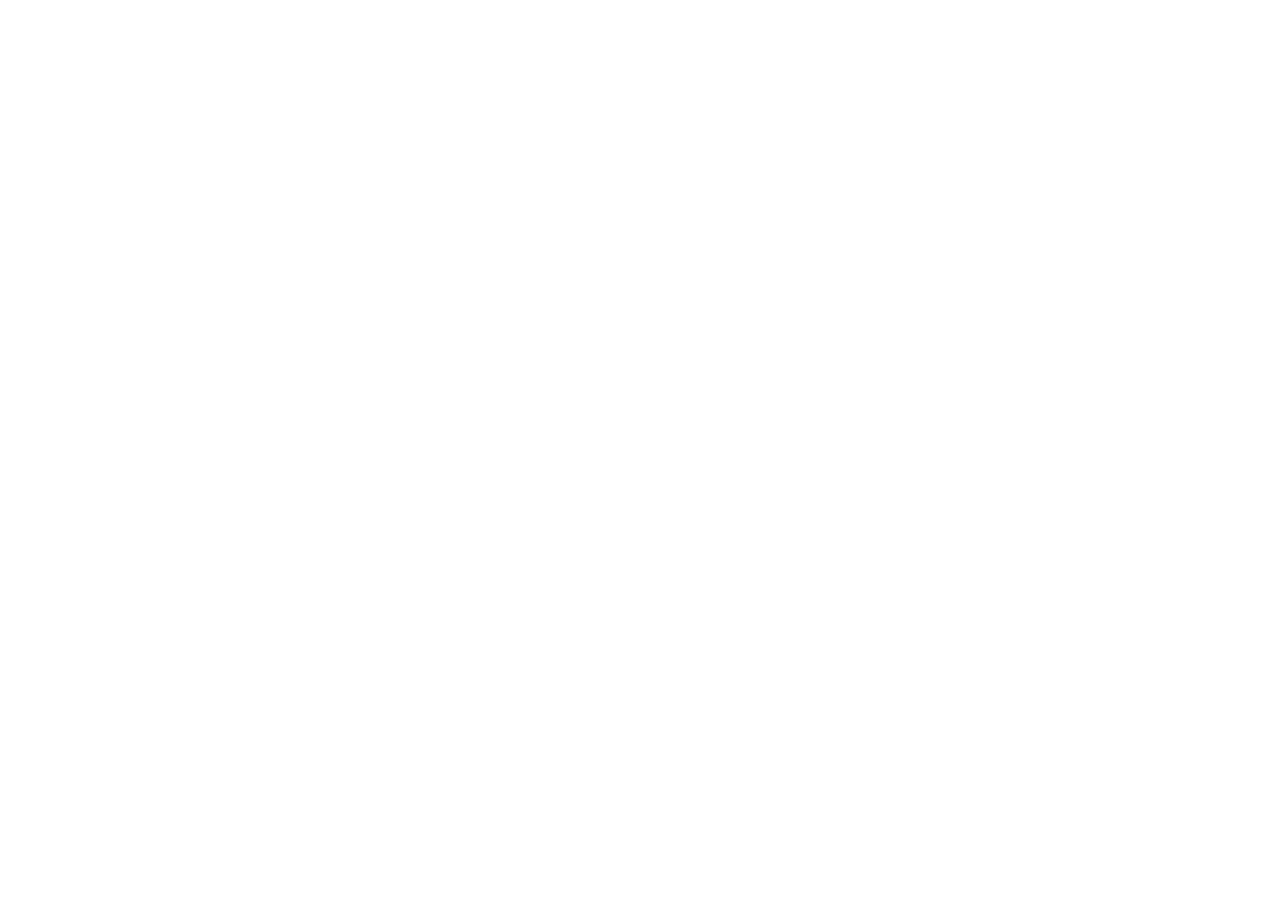
==== index.html @ e9376662 "create navigation" ====
<!DOCTYPE html>
<html lang="hu">
<head>
    <meta charset="UTF-8">
    <meta http-equiv="X-UA-Compatible" content="IE=edge">
    <meta name="viewport" content="width=device-width, initial-scale=1.0">
    <meta name="description" content="Pepita.hu Junior Web Designer próbafeladat">
    <meta name="robots" content="index, follow, max-snippet:-1, max-image-preview:large, max-video-preview:-1" />
    <link rel="preconnect" href="https://fonts.gstatic.com" crossorigin>
    <link href="https://fonts.googleapis.com/css2?family=Montserrat:wght@200;300;400;500;600&display=swap" rel="stylesheet">
    <link rel="stylesheet" href="styles/css/styles.css">
    <link rel="icon" href="images/favicon.png" sizes="256x256" />
    <link rel="apple-touch-icon" href="images/favicon.png" />
    <title>The Art Museum</title>
</head>
<body>

    <nav class="nav">
        <form class="nav-search" role="search">
            <button type="submit">
                <img src="images/search.svg" alt="search">
            </button>
            <input type="search" name="search" placeholder="Search">
        </form>

        <ul class="nav-list">
            <li class="nav-list__item">
                <a href="" class="nav-list__link link">
                    <span class="nav-list__icon">
                        <img src="images/calendar.svg" alt="calendar">
                    </span>
                    Exhibitions & Events
                </a>
            </li>  
            <li class="nav-list__item">
                <a href="" class="nav-list__link link">
                    <span class="nav-list__icon">
                        <img src="images/artwork.svg" alt="artwork">
                    </span>
                    Artists & Artworks
                </a>
            </li>  
            <li class="nav-list__item">
                <a href="" class="nav-list__link link">
                    <span class="nav-list__icon">
                        <img src="images/cube.svg" alt="cube">
                    </span>
                    Collections
                </a>
            </li>  
            <li class="nav-list__item">
                <a href="" class="nav-list__link link">
                    <span class="nav-list__icon">
                        <img src="images/ticket.svg" alt="ticket">
                    </span>
                    Plan Your Visit
                </a>
            </li>  
            <li class="nav-list__item">
                <a href="" class="nav-list__link link">
                    <span class="nav-list__icon">
                        <img src="images/member.svg" alt="member">
                    </span>
                    Become a Member
                </a>
            </li>  
            <li class="nav-list__item">
                <a href="" class="nav-list__link link">
                    <span class="nav-list__icon">
                        <img src="images/gift.svg" alt="gift">
                    </span>
                    Shop
                </a>
            </li>  
        </ul>

        <div class="nav-close-btn">
            <div class="nav-btn">
                <span></span>
                <span></span>
                <span></span>
            </div>
        </div>
    </nav>

    <div class="content"></div>
    
</body>
</html>
---- styles/css/styles.css ----
* {
  box-sizing: border-box;
  margin: 0;
}

body {
  font-family: "Montserrat", sans-serif;
}

.link {
  text-decoration: none;
  color: inherit;
}

.nav {
  width: 310px;
  height: 100vh;
  position: fixed;
  top: 0;
  left: 0;
  background: #FF473A;
  padding: 20px;
  box-shadow: 4px 0px 4px rgba(0, 0, 0, 0.25);
  transform: translateX(-320px);
}

.nav-search {
  height: 42px;
  display: flex;
  gap: 10px;
}
.nav-search input {
  height: 100%;
  flex: 1;
  padding: 10px;
  border: 2px solid white;
  background: none;
}
.nav-search input::placeholder {
  color: white;
  font-family: "Montserrat", sans-serif;
  font-size: 18px;
}
.nav-search button {
  height: 100%;
  background: none;
  border: none;
  padding: 0;
  cursor: pointer;
}

.nav-list {
  padding: 0;
  list-style: none;
  color: white;
  margin-top: 20px;
}
.nav-list__item {
  margin-top: 15px;
}
.nav-list__link {
  display: flex;
  align-items: center;
  height: 40px;
  font-weight: 500;
}
.nav-list__icon {
  width: 40px;
  margin-right: 10px;
  display: flex;
  justify-content: center;
  align-items: center;
}

.nav-close-btn {
  position: absolute;
  top: 0;
  right: -100px;
  width: 100px;
  height: 50px;
  padding-left: 15px;
  display: flex;
  align-items: center;
  display: none;
}

.nav-btn {
  width: 18px;
  height: 10px;
  display: flex;
  flex-direction: column;
  justify-content: space-between;
}
.nav-btn span {
  width: 100%;
  height: 2px;
  background: black;
}

.content {
  height: 100vh;
}

/*# sourceMappingURL=styles.css.map */
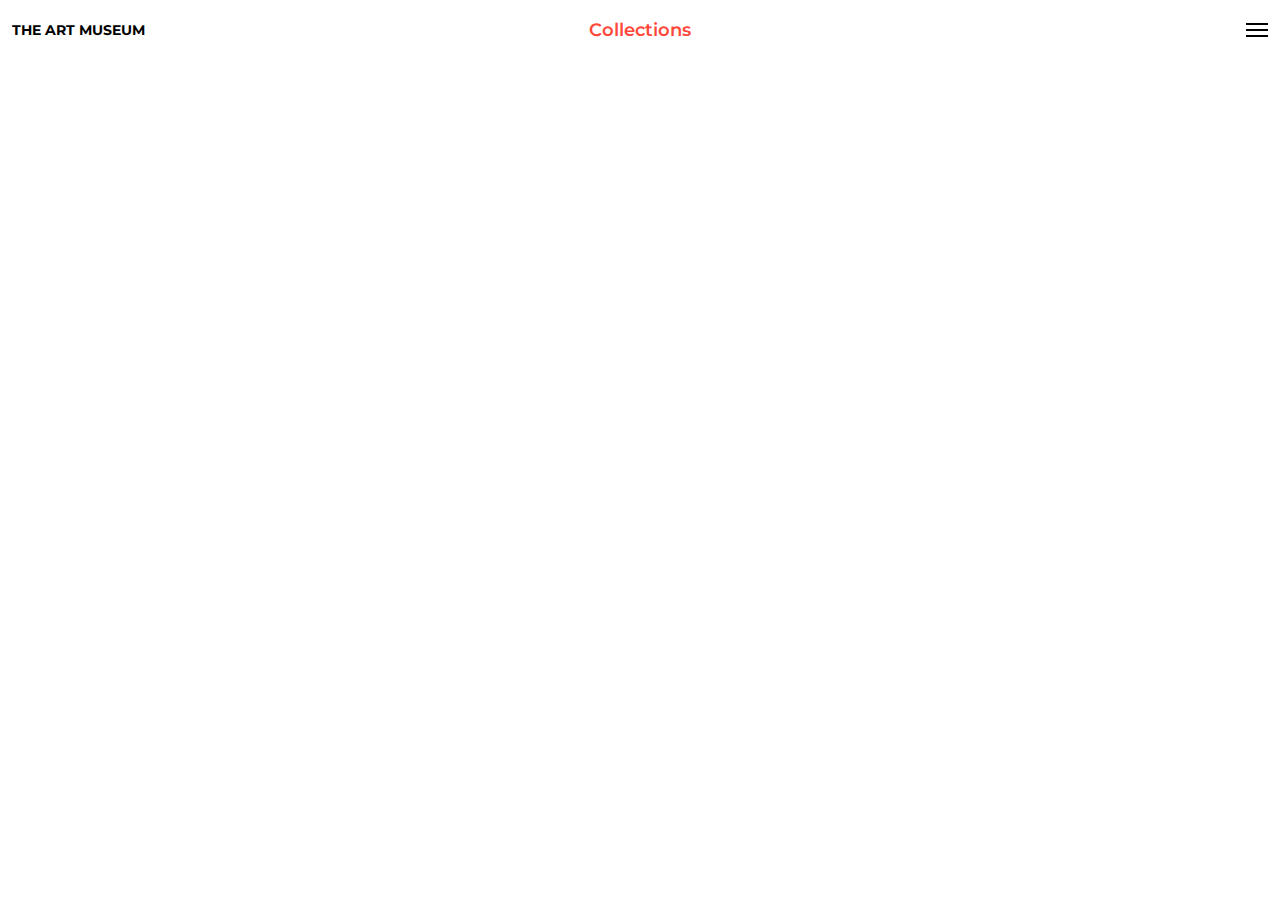
==== commit 5de5e7b8: "create page header, and the working offcanvas menu" ====
--- a/index.html
+++ b/index.html
@@ -7,7 +7,7 @@
     <meta name="description" content="Pepita.hu Junior Web Designer próbafeladat">
     <meta name="robots" content="index, follow, max-snippet:-1, max-image-preview:large, max-video-preview:-1" />
     <link rel="preconnect" href="https://fonts.gstatic.com" crossorigin>
-    <link href="https://fonts.googleapis.com/css2?family=Montserrat:wght@200;300;400;500;600&display=swap" rel="stylesheet">
+    <link href="https://fonts.googleapis.com/css2?family=Montserrat:wght@200;300;400;500;600;700;800;900&display=swap" rel="stylesheet">
     <link rel="stylesheet" href="styles/css/styles.css">
     <link rel="icon" href="images/favicon.png" sizes="256x256" />
     <link rel="apple-touch-icon" href="images/favicon.png" />
@@ -41,7 +41,7 @@
                 </a>
             </li>  
             <li class="nav-list__item">
-                <a href="" class="nav-list__link link">
+                <a href="index.html" class="nav-list__link link">
                     <span class="nav-list__icon">
                         <img src="images/cube.svg" alt="cube">
                     </span>
@@ -73,17 +73,36 @@
                 </a>
             </li>  
         </ul>
-
-        <div class="nav-close-btn">
-            <div class="nav-btn">
-                <span></span>
-                <span></span>
-                <span></span>
-            </div>
-        </div>
     </nav>
 
-    <div class="content"></div>
+    <section class="content">
+        <header class="header">
+            <div class="header__item">
+                <a href="index.html" class="header__logo link">
+                    The Art Museum
+                </a>
+                <div class="nav-btn nav-btn--hide display">
+                    <span></span>
+                    <span></span>
+                    <span></span>
+                </div>
+            </div>
+            <div class="header__item">
+                <h1 class="header__title">
+                    Collections
+                </h1>
+            </div>
+            <div class="header__item">
+                <div class="nav-btn">
+                    <span></span>
+                    <span></span>
+                    <span></span>
+                </div>
+            </div>
+        </header>
+    </section>
+
+    <script src="js/nav.js"></script>
     
 </body>
 </html>--- a/styles/css/styles.css
+++ b/styles/css/styles.css
@@ -22,6 +22,11 @@
   padding: 20px;
   box-shadow: 4px 0px 4px rgba(0, 0, 0, 0.25);
   transform: translateX(-320px);
+  transition: 0.4s ease-in-out;
+}
+
+.nav-open {
+  transform: translateX(0);
 }
 
 .nav-search {
@@ -72,33 +77,72 @@
   align-items: center;
 }
 
-.nav-close-btn {
-  position: absolute;
-  top: 0;
-  right: -100px;
-  width: 100px;
-  height: 50px;
-  padding-left: 15px;
-  display: flex;
-  align-items: center;
-  display: none;
-}
-
 .nav-btn {
   width: 18px;
   height: 10px;
   display: flex;
   flex-direction: column;
   justify-content: space-between;
+  cursor: pointer;
 }
 .nav-btn span {
   width: 100%;
   height: 2px;
   background: black;
 }
+@media screen and (min-width: 720px) {
+  .nav-btn {
+    width: 22px;
+    height: 14px;
+  }
+}
+
+.display {
+  display: none;
+}
 
 .content {
-  height: 100vh;
+  padding: 0 12px 0;
+  max-width: 1400px;
+  margin: auto;
+  transition: 0.4s ease-in-out;
+}
+
+.content-offset {
+  transform: translateX(320px);
+}
+
+.header {
+  height: 60px;
+  display: flex;
+}
+.header__item {
+  flex: 1;
+  display: flex;
+  align-items: center;
+}
+.header__item:nth-child(3) {
+  display: flex;
+  justify-content: flex-end;
+}
+.header__logo {
+  font-size: 10px;
+  text-transform: uppercase;
+  font-weight: 700;
+  width: 40px;
+}
+@media screen and (min-width: 720px) {
+  .header__logo {
+    width: 140px;
+    font-size: 14px;
+  }
+}
+.header__title {
+  font-size: 18px;
+  font-weight: 600;
+  color: #FF473A;
+  text-align: center;
+  width: 100%;
 }
 
 /*# sourceMappingURL=styles.css.map */
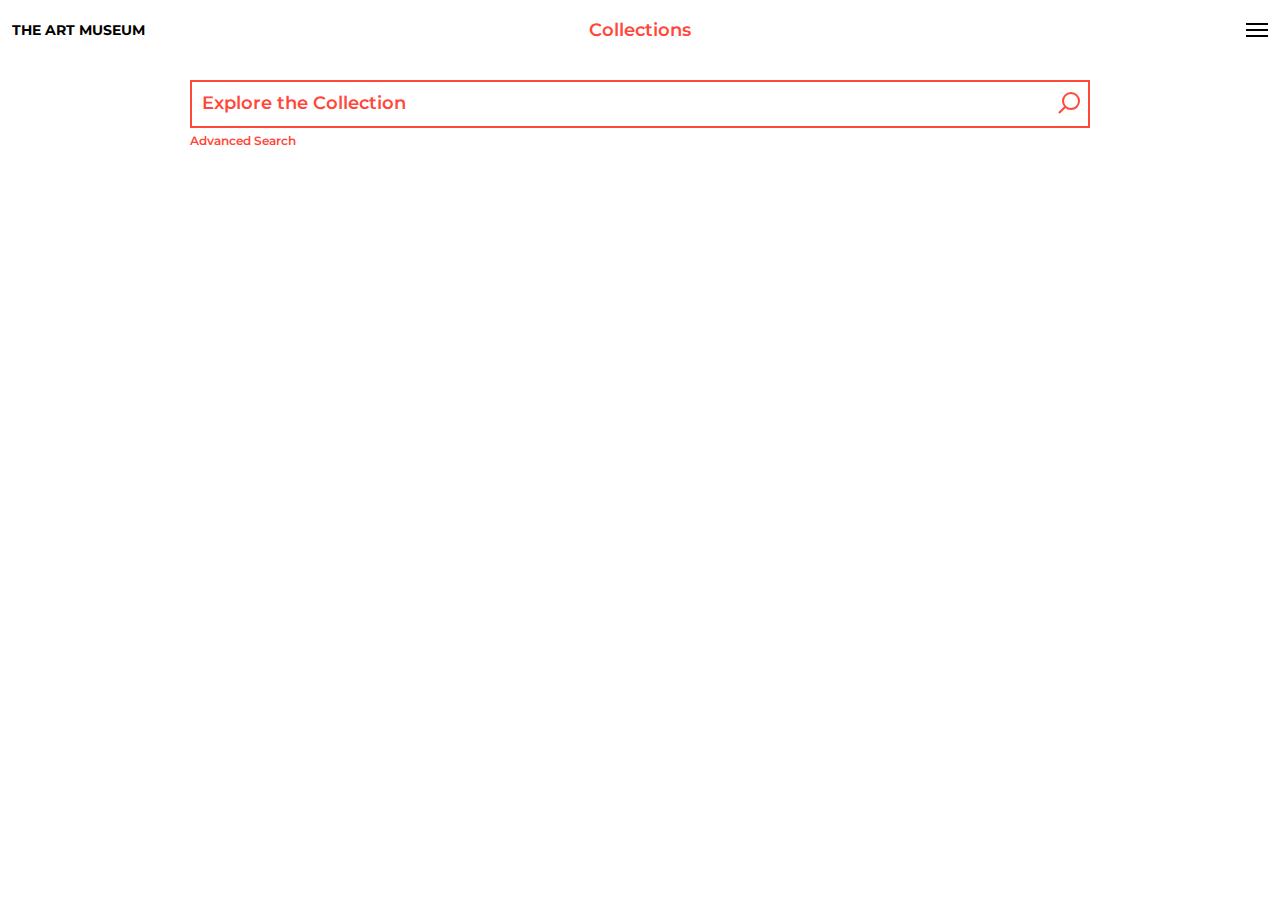
==== commit ec06c081: "create collection search form" ====
--- a/index.html
+++ b/index.html
@@ -20,7 +20,7 @@
             <button type="submit">
                 <img src="images/search.svg" alt="search">
             </button>
-            <input type="search" name="search" placeholder="Search">
+            <input type="search" name="nav-search" placeholder="Search">
         </form>
 
         <ul class="nav-list">
@@ -100,6 +100,16 @@
                 </div>
             </div>
         </header>
+
+        <main class="colletcion">
+            <form class="collection-search" role="search">
+                <input type="search" name="collection-search" placeholder="Explore the Collection">
+                <span>Advanced Search</span>
+                <button type="submit">
+                    <img src="images/search-red.svg" alt="search">
+                </button>
+            </form>
+        </main>
     </section>
 
     <script src="js/nav.js"></script>
--- a/styles/css/styles.css
+++ b/styles/css/styles.css
@@ -30,21 +30,21 @@
 }
 
 .nav-search {
-  height: 42px;
   display: flex;
   gap: 10px;
+  height: 42px;
 }
 .nav-search input {
+  flex: 1;
+  border: 2px solid white;
   height: 100%;
-  flex: 1;
   padding: 10px;
-  border: 2px solid white;
   background: none;
 }
 .nav-search input::placeholder {
-  color: white;
   font-family: "Montserrat", sans-serif;
   font-size: 18px;
+  color: white;
 }
 .nav-search button {
   height: 100%;
@@ -145,4 +145,41 @@
   width: 100%;
 }
 
+.collection-search {
+  width: 100%;
+  max-width: 900px;
+  height: 48px;
+  position: relative;
+  margin: 20px auto 0;
+}
+.collection-search input {
+  width: 100%;
+  height: 100%;
+  border: 2px solid #FF473A;
+  padding: 10px;
+}
+.collection-search input::placeholder {
+  color: #FF473A;
+  font-family: "Montserrat", sans-serif;
+  font-weight: 600;
+  font-size: 18px;
+}
+.collection-search span {
+  font-size: 12px;
+  color: #FF473A;
+  font-weight: 600;
+  margin-top: 5px;
+  display: block;
+}
+.collection-search button {
+  height: 100%;
+  background: none;
+  border: none;
+  padding: 0;
+  cursor: pointer;
+  position: absolute;
+  top: 0;
+  right: 10px;
+}
+
 /*# sourceMappingURL=styles.css.map */
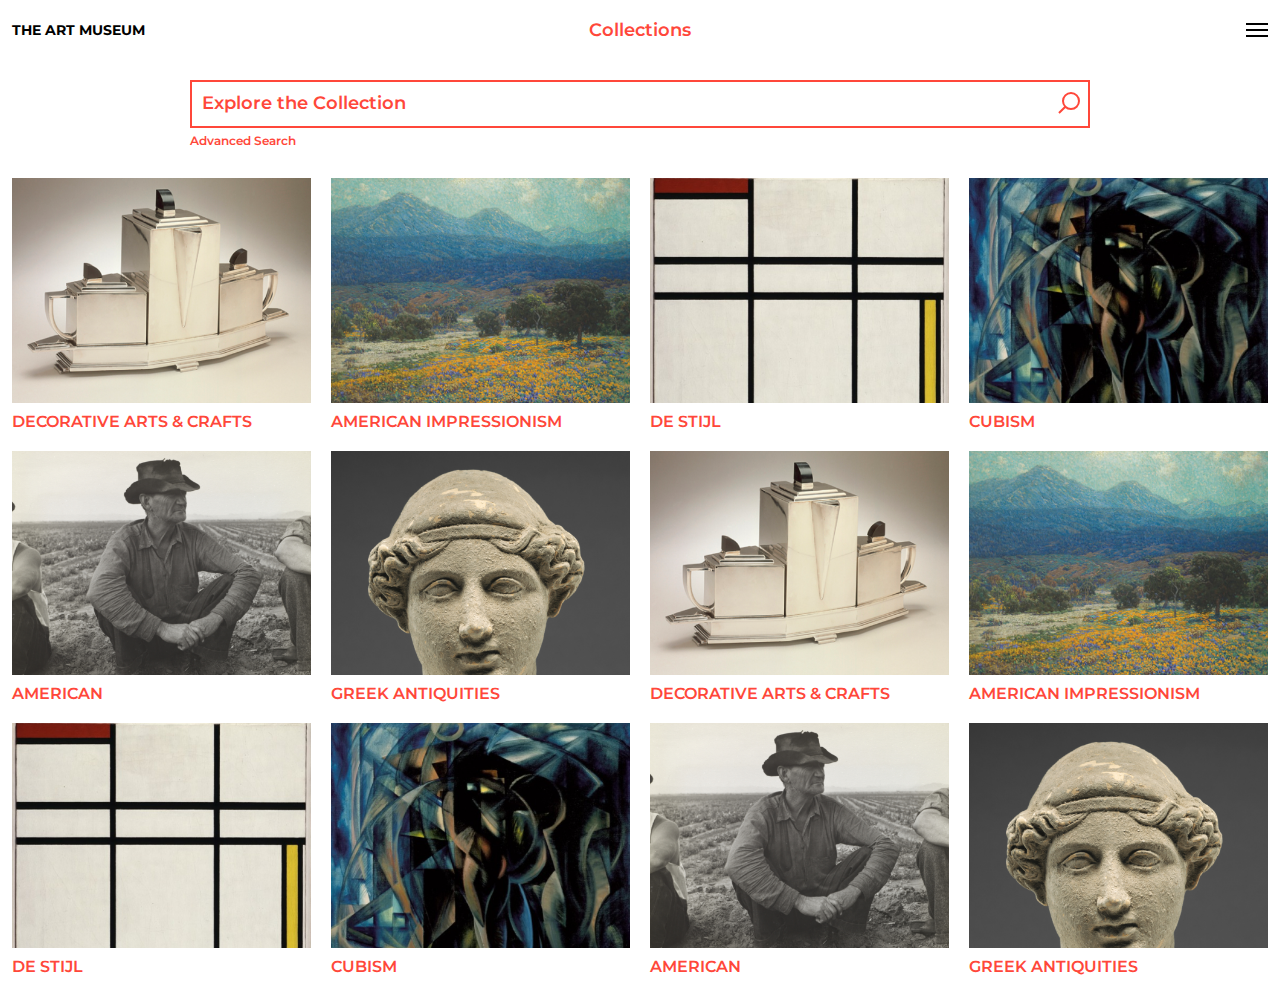
==== commit 691d34ff: "collections page with tiles" ====
--- a/index.html
+++ b/index.html
@@ -75,13 +75,13 @@
         </ul>
     </nav>
 
-    <section class="content">
+    <div class="content">
         <header class="header">
             <div class="header__item">
-                <a href="index.html" class="header__logo link">
+                <a href="index.html" class="header__logo link toggle-item">
                     The Art Museum
                 </a>
-                <div class="nav-btn nav-btn--hide display">
+                <div class="nav-btn toggle-item display">
                     <span></span>
                     <span></span>
                     <span></span>
@@ -93,7 +93,7 @@
                 </h1>
             </div>
             <div class="header__item">
-                <div class="nav-btn">
+                <div class="nav-btn toggle-item">
                     <span></span>
                     <span></span>
                     <span></span>
@@ -101,16 +101,93 @@
             </div>
         </header>
 
-        <main class="colletcion">
-            <form class="collection-search" role="search">
-                <input type="search" name="collection-search" placeholder="Explore the Collection">
+        <main class="colletcions">
+            <form class="collections-search" role="search">
+                <div class="collections-search__inputs">
+                    <input type="search" name="collections-search" placeholder="Explore the Collection">
+                    <button type="submit">
+                        <img src="images/search-red.svg" alt="search">
+                    </button>
+                </div>
                 <span>Advanced Search</span>
-                <button type="submit">
-                    <img src="images/search-red.svg" alt="search">
-                </button>
             </form>
+
+            <section class="tiles">
+                <a href="" class="tile link">
+                    <figure>
+                        <img src="images/tile-1.png" alt="decorative arts & crafts">
+                        <figcaption>Decorative arts & crafts</figcaption>
+                    </figure>
+                </a>
+                <a href="" class="tile link">
+                    <figure>
+                        <img src="images/tile-2.png" alt="american impressionism">
+                        <figcaption>American impressionism</figcaption>
+                    </figure>
+                </a>
+                <a href="" class="tile link">
+                    <figure>
+                        <img src="images/tile-3.png" alt="de stijl">
+                        <figcaption>De stijl</figcaption>
+                    </figure>
+                </a>
+                <a href="" class="tile link">
+                    <figure>
+                        <img src="images/tile-4.png" alt="cubism">
+                        <figcaption>Cubism</figcaption>
+                    </figure>
+                </a>
+                <a href="" class="tile link">
+                    <figure>
+                        <img src="images/tile-5.png" alt="American">
+                        <figcaption>American</figcaption>
+                    </figure>
+                </a>
+                <a href="" class="tile link">
+                    <figure>
+                        <img src="images/tile-6.png" alt="greek antiquities">
+                        <figcaption>Greek antiquities</figcaption>
+                    </figure>
+                </a>
+                <a href="" class="tile link">
+                    <figure>
+                        <img src="images/tile-1.png" alt="decorative arts & crafts">
+                        <figcaption>Decorative arts & crafts</figcaption>
+                    </figure>
+                </a>
+                <a href="" class="tile link">
+                    <figure>
+                        <img src="images/tile-2.png" alt="american impressionism">
+                        <figcaption>American impressionism</figcaption>
+                    </figure>
+                </a>
+                <a href="" class="tile link">
+                    <figure>
+                        <img src="images/tile-3.png" alt="de stijl">
+                        <figcaption>De stijl</figcaption>
+                    </figure>
+                </a>
+                <a href="" class="tile link">
+                    <figure>
+                        <img src="images/tile-4.png" alt="cubism">
+                        <figcaption>Cubism</figcaption>
+                    </figure>
+                </a>
+                <a href="" class="tile link">
+                    <figure>
+                        <img src="images/tile-5.png" alt="American">
+                        <figcaption>American</figcaption>
+                    </figure>
+                </a>
+                <a href="" class="tile link">
+                    <figure>
+                        <img src="images/tile-6.png" alt="greek antiquities">
+                        <figcaption>Greek antiquities</figcaption>
+                    </figure>
+                </a>
+            </section>
         </main>
-    </section>
+    </div>
 
     <script src="js/nav.js"></script>
     
--- a/styles/css/styles.css
+++ b/styles/css/styles.css
@@ -5,6 +5,7 @@
 
 body {
   font-family: "Montserrat", sans-serif;
+  overflow-x: hidden;
 }
 
 .link {
@@ -62,6 +63,10 @@
 }
 .nav-list__item {
   margin-top: 15px;
+  transition: 0.2s ease-in-out;
+}
+.nav-list__item:hover {
+  background: #ec7979;
 }
 .nav-list__link {
   display: flex;
@@ -102,7 +107,7 @@
 }
 
 .content {
-  padding: 0 12px 0;
+  padding: 0 12px 12px;
   max-width: 1400px;
   margin: auto;
   transition: 0.4s ease-in-out;
@@ -145,33 +150,28 @@
   width: 100%;
 }
 
-.collection-search {
+.collections-search {
   width: 100%;
   max-width: 900px;
+  margin: 20px auto 0;
+}
+.collections-search__inputs {
   height: 48px;
   position: relative;
-  margin: 20px auto 0;
-}
-.collection-search input {
+}
+.collections-search input {
   width: 100%;
   height: 100%;
   border: 2px solid #FF473A;
   padding: 10px;
 }
-.collection-search input::placeholder {
+.collections-search input::placeholder {
   color: #FF473A;
   font-family: "Montserrat", sans-serif;
   font-weight: 600;
   font-size: 18px;
 }
-.collection-search span {
-  font-size: 12px;
-  color: #FF473A;
-  font-weight: 600;
-  margin-top: 5px;
-  display: block;
-}
-.collection-search button {
+.collections-search button {
   height: 100%;
   background: none;
   border: none;
@@ -181,5 +181,55 @@
   top: 0;
   right: 10px;
 }
+.collections-search span {
+  font-size: 12px;
+  color: #FF473A;
+  font-weight: 600;
+  margin-top: 5px;
+  display: block;
+}
+
+.tiles {
+  display: flex;
+  flex-wrap: wrap;
+  gap: 20px;
+  margin-top: 20px;
+}
+@media screen and (min-width: 720px) {
+  .tiles {
+    margin-top: 30px;
+  }
+}
+
+.tile {
+  width: calc(50% - 10px);
+}
+.tile figure img {
+  width: 100%;
+  transition: 0.2s ease-in-out;
+}
+.tile figcaption {
+  color: #FF473A;
+  font-weight: 600;
+  font-size: 12px;
+  text-transform: uppercase;
+}
+.tile:hover img {
+  filter: grayscale(100%);
+}
+@media screen and (min-width: 720px) {
+  .tile {
+    width: calc(33.3333% - 15px);
+  }
+}
+@media screen and (min-width: 1200px) {
+  .tile {
+    width: calc(25% - 15px);
+  }
+  .tile figcaption {
+    font-size: 16px;
+    margin-top: 5px;
+  }
+}
 
 /*# sourceMappingURL=styles.css.map */
